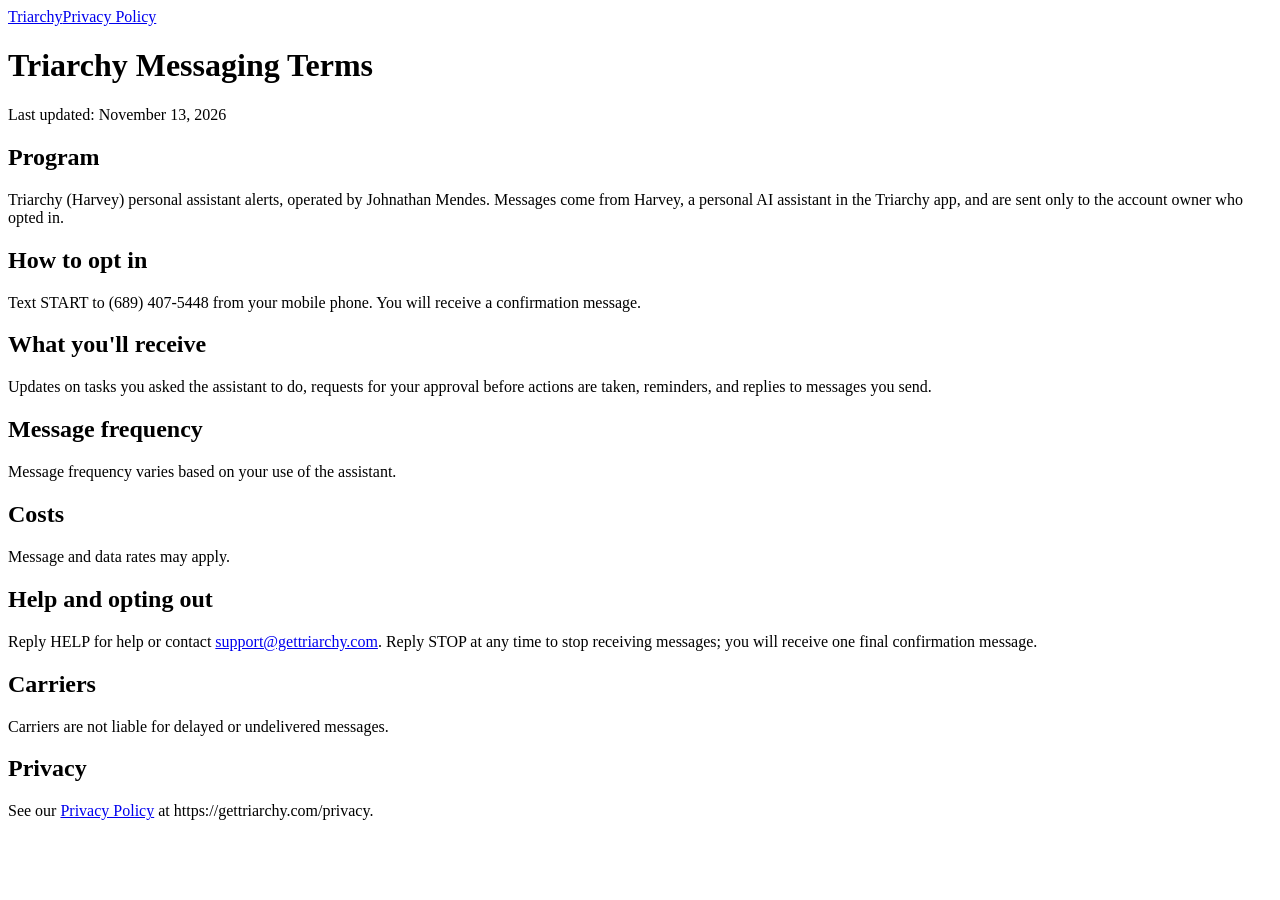
==== terms/index.html @ 04b944d0 "Create index.html" ====
<!doctype html><html lang="en"><head><meta charset="utf-8"><meta name="viewport" content="width=device-width,initial-scale=1"><title>Messaging Terms · Triarchy</title><link rel="stylesheet" href="/style.css"></head><body>
<nav><a href="/">Triarchy</a><a href="/privacy/">Privacy Policy</a></nav>
<h1>Triarchy Messaging Terms</h1><p class="meta">Last updated: November 13, 2026</p>
<h2>Program</h2><p>Triarchy (Harvey) personal assistant alerts, operated by Johnathan Mendes. Messages come from Harvey, a personal AI assistant in the Triarchy app, and are sent only to the account owner who opted in.</p>
<h2>How to opt in</h2><p>Text START to (689) 407-5448 from your mobile phone. You will receive a confirmation message.</p>
<h2>What you'll receive</h2><p>Updates on tasks you asked the assistant to do, requests for your approval before actions are taken, reminders, and replies to messages you send.</p>
<h2>Message frequency</h2><p>Message frequency varies based on your use of the assistant.</p>
<h2>Costs</h2><p>Message and data rates may apply.</p>
<h2>Help and opting out</h2><p>Reply HELP for help or contact <a href="mailto:support@gettriarchy.com">support@gettriarchy.com</a>. Reply STOP at any time to stop receiving messages; you will receive one final confirmation message.</p>
<h2>Carriers</h2><p>Carriers are not liable for delayed or undelivered messages.</p>
<h2>Privacy</h2><p>See our <a href="/privacy/">Privacy Policy</a> at https://gettriarchy.com/privacy.</p>
</body></html>
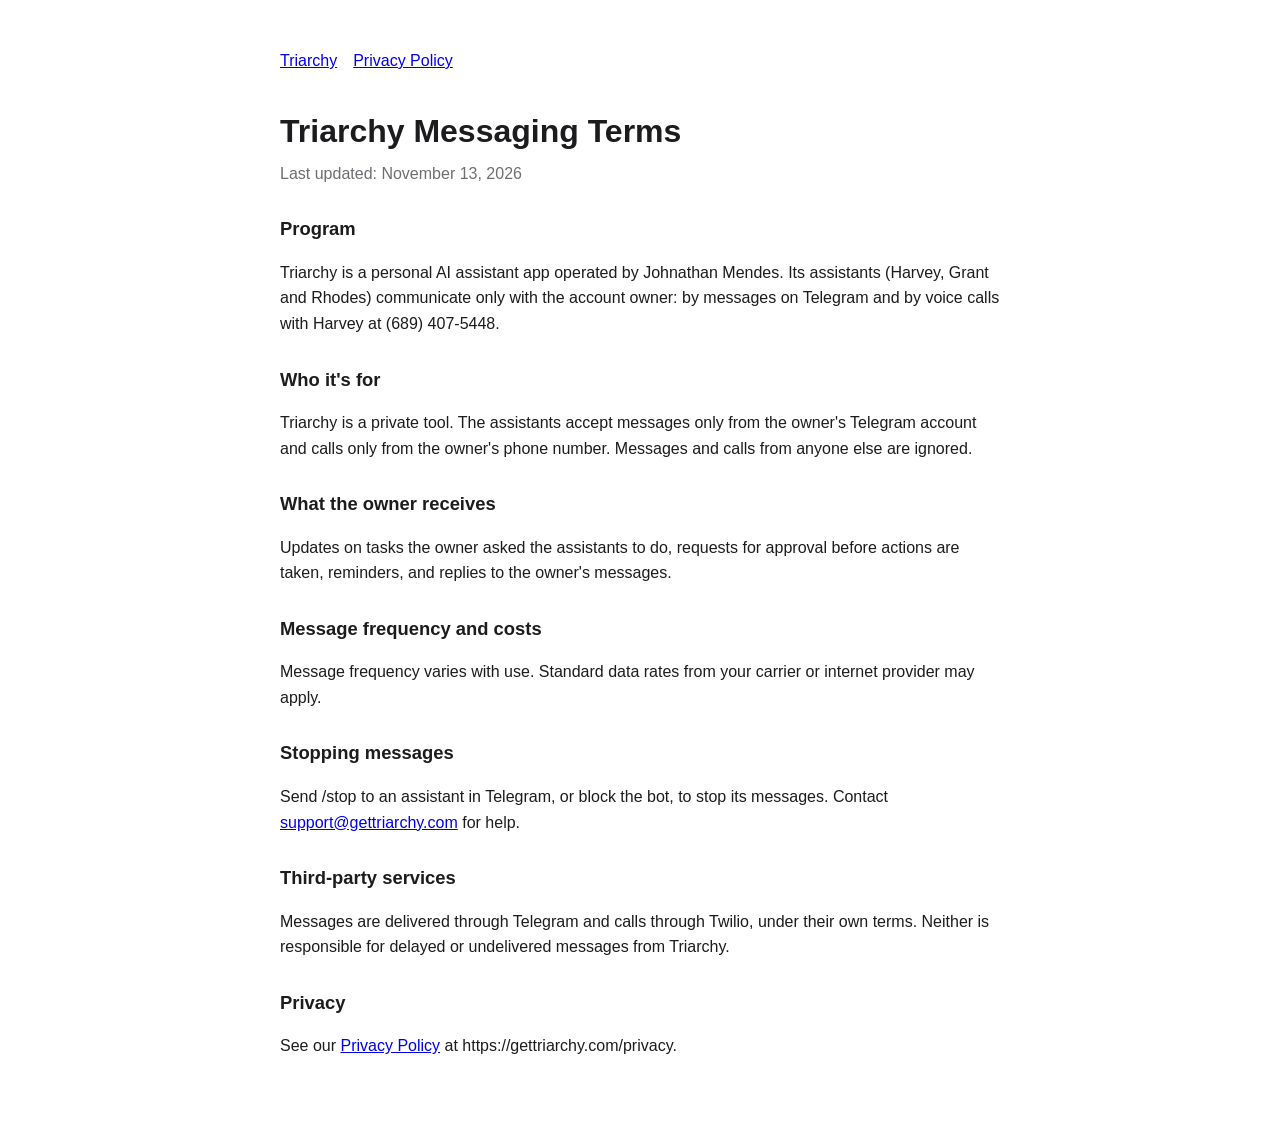
==== commit 065c5558: "Update index.html" ====
--- a/terms/index.html
+++ b/terms/index.html
@@ -1,12 +1,11 @@
 <!doctype html><html lang="en"><head><meta charset="utf-8"><meta name="viewport" content="width=device-width,initial-scale=1"><title>Messaging Terms · Triarchy</title><link rel="stylesheet" href="/style.css"></head><body>
 <nav><a href="/">Triarchy</a><a href="/privacy/">Privacy Policy</a></nav>
 <h1>Triarchy Messaging Terms</h1><p class="meta">Last updated: November 13, 2026</p>
-<h2>Program</h2><p>Triarchy (Harvey) personal assistant alerts, operated by Johnathan Mendes. Messages come from Harvey, a personal AI assistant in the Triarchy app, and are sent only to the account owner who opted in.</p>
-<h2>How to opt in</h2><p>Text START to (689) 407-5448 from your mobile phone. You will receive a confirmation message.</p>
-<h2>What you'll receive</h2><p>Updates on tasks you asked the assistant to do, requests for your approval before actions are taken, reminders, and replies to messages you send.</p>
-<h2>Message frequency</h2><p>Message frequency varies based on your use of the assistant.</p>
-<h2>Costs</h2><p>Message and data rates may apply.</p>
-<h2>Help and opting out</h2><p>Reply HELP for help or contact <a href="mailto:support@gettriarchy.com">support@gettriarchy.com</a>. Reply STOP at any time to stop receiving messages; you will receive one final confirmation message.</p>
-<h2>Carriers</h2><p>Carriers are not liable for delayed or undelivered messages.</p>
+<h2>Program</h2><p>Triarchy is a personal AI assistant app operated by Johnathan Mendes. Its assistants (Harvey, Grant and Rhodes) communicate only with the account owner: by messages on Telegram and by voice calls with Harvey at (689) 407-5448.</p>
+<h2>Who it's for</h2><p>Triarchy is a private tool. The assistants accept messages only from the owner's Telegram account and calls only from the owner's phone number. Messages and calls from anyone else are ignored.</p>
+<h2>What the owner receives</h2><p>Updates on tasks the owner asked the assistants to do, requests for approval before actions are taken, reminders, and replies to the owner's messages.</p>
+<h2>Message frequency and costs</h2><p>Message frequency varies with use. Standard data rates from your carrier or internet provider may apply.</p>
+<h2>Stopping messages</h2><p>Send /stop to an assistant in Telegram, or block the bot, to stop its messages. Contact <a href="mailto:support@gettriarchy.com">support@gettriarchy.com</a> for help.</p>
+<h2>Third-party services</h2><p>Messages are delivered through Telegram and calls through Twilio, under their own terms. Neither is responsible for delayed or undelivered messages from Triarchy.</p>
 <h2>Privacy</h2><p>See our <a href="/privacy/">Privacy Policy</a> at https://gettriarchy.com/privacy.</p>
 </body></html>
--- a/style.css
+++ b/style.css
@@ -0,0 +1,6 @@
+:root{color-scheme:light dark}
+body{font-family:-apple-system,BlinkMacSystemFont,"Segoe UI",Roboto,Helvetica,Arial,sans-serif;max-width:720px;margin:0 auto;padding:48px 24px;line-height:1.6;color:#1c1c1e;background:#fff}
+@media (prefers-color-scheme:dark){body{color:#f2f2f7;background:#111}a{color:#8ab4ff}}
+h1{font-size:2rem;margin:0 0 4px}h2{font-size:1.15rem;margin:28px 0 6px}
+.meta{color:#6e6e73;margin:0 0 24px}nav{margin-bottom:32px}nav a{margin-right:16px}
+footer{margin-top:48px;color:#6e6e73;font-size:.9rem}
